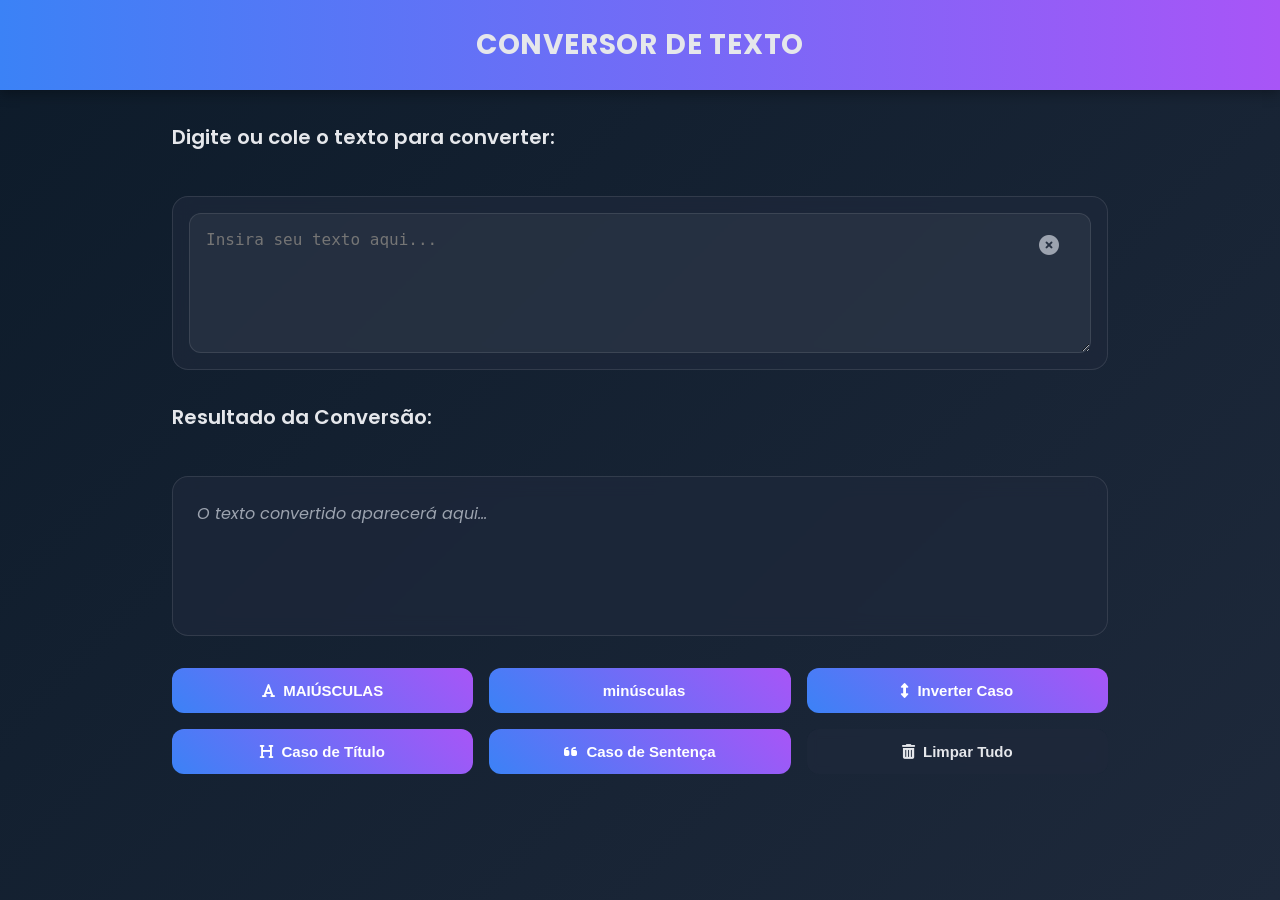
==== index.html @ dcdd9687 "init" ====
<script type="text/javascript">
        var gk_isXlsx = false;
        var gk_xlsxFileLookup = {};
        var gk_fileData = {};
        function filledCell(cell) {
          return cell !== '' && cell != null;
        }
        function loadFileData(filename) {
        if (gk_isXlsx && gk_xlsxFileLookup[filename]) {
            try {
                var workbook = XLSX.read(gk_fileData[filename], { type: 'base64' });
                var firstSheetName = workbook.SheetNames[0];
                var worksheet = workbook.Sheets[firstSheetName];

                // Convert sheet to JSON to filter blank rows
                var jsonData = XLSX.utils.sheet_to_json(worksheet, { header: 1, blankrows: false, defval: '' });
                // Filter out blank rows (rows where all cells are empty, null, or undefined)
                var filteredData = jsonData.filter(row => row.some(filledCell));

                // Heuristic to find the header row by ignoring rows with fewer filled cells than the next row
                var headerRowIndex = filteredData.findIndex((row, index) =>
                  row.filter(filledCell).length >= filteredData[index + 1]?.filter(filledCell).length
                );
                // Fallback
                if (headerRowIndex === -1 || headerRowIndex > 25) {
                  headerRowIndex = 0;
                }

                // Convert filtered JSON back to CSV
                var csv = XLSX.utils.aoa_to_sheet(filteredData.slice(headerRowIndex)); // Create a new sheet from filtered array of arrays
                csv = XLSX.utils.sheet_to_csv(csv, { header: 1 });
                return csv;
            } catch (e) {
                console.error(e);
                return "";
            }
        }
        return gk_fileData[filename] || "";
        }
        </script><!DOCTYPE html>
<html lang="pt">
<head>
    <meta charset="UTF-8">
    <meta name="viewport" content="width=device-width, initial-scale=1.0">
    <title>Conversor de Texto</title>
    <link href="https://fonts.googleapis.com/css2?family=Poppins:wght@400;600;700&display=swap" rel="stylesheet">
    <link href="https://cdnjs.cloudflare.com/ajax/libs/font-awesome/6.4.2/css/all.min.css" rel="stylesheet">
    <style>
        :root {
            --color-dark-bg: #0D1B2A;
            --color-card-bg: rgba(30, 41, 59, 0.7);
            --color-neon-blue: #3B82F6;
            --color-neon-purple: #A855F7;
            --color-text-primary: #E5E7EB;
            --color-text-secondary: #9CA3AF;
            --color-accent: #22D3EE;
            --color-border: rgba(255, 255, 255, 0.1);
        }

        * {
            margin: 0;
            padding: 0;
            box-sizing: border-box;
        }

        body {
            background: linear-gradient(135deg, var(--color-dark-bg), #1E293B);
            font-family: 'Poppins', sans-serif;
            color: var(--color-text-primary);
            min-height: 100vh;
            display: flex;
            flex-direction: column;
            align-items: center;
            overflow-x: hidden;
        }

        header {
            background: linear-gradient(90deg, var(--color-neon-blue), var(--color-neon-purple));
            width: 100%;
            padding: clamp(1rem, 3vw, 1.5rem);
            text-align: center;
            font-size: clamp(1.25rem, 4vw, 1.75rem);
            font-weight: 700;
            box-shadow: 0 4px 12px rgba(0, 0, 0, 0.3);
            text-transform: uppercase;
            letter-spacing: 0.05rem;
        }

        main {
            max-width: 900px;
            width: 100%;
            padding: clamp(1rem, 4vw, 2rem);
            display: flex;
            flex-direction: column;
            gap: clamp(1rem, 3vw, 2rem);
        }

        label {
            font-size: clamp(1rem, 3vw, 1.25rem);
            font-weight: 600;
            margin-bottom: clamp(0.5rem, 2vw, 0.75rem);
            display: block;
        }

        .input-container {
            position: relative;
            background: var(--color-card-bg);
            border-radius: 16px;
            padding: clamp(0.75rem, 2vw, 1rem);
            backdrop-filter: blur(10px);
            border: 1px solid var(--color-border);
        }

        textarea {
            width: 100%;
            min-height: clamp(100px, 20vh, 140px);
            padding: clamp(0.75rem, 2vw, 1rem);
            border: 1px solid var(--color-border);
            border-radius: 12px;
            font-size: clamp(0.875rem, 2.5vw, 1rem);
            color: var(--color-text-primary);
            background: rgba(255, 255, 255, 0.05);
            resize: vertical;
            transition: border-color 0.3s, box-shadow 0.3s;
        }

        textarea:focus {
            outline: none;
            border-color: var(--color-neon-blue);
            box-shadow: 0 0 8px rgba(59, 130, 246, 0.5);
        }

        #clear-input-btn {
            position: absolute;
            top: clamp(1rem, 2vw, 1.5rem);
            right: clamp(1rem, 2vw, 1.5rem);
            background: none;
            border: none;
            color: var(--color-text-secondary);
            font-size: clamp(1rem, 3vw, 1.25rem);
            cursor: pointer;
            transition: color 0.3s;
        }

        #clear-input-btn:hover {
            color: var(--color-accent);
        }

        .buttons {
            display: grid;
            grid-template-columns: repeat(auto-fit, minmax(140px, 1fr));
            gap: clamp(0.5rem, 2vw, 1rem);
        }

        button {
            padding: clamp(0.75rem, 2.5vw, 0.875rem) clamp(1rem, 3vw, 1.5rem);
            border: none;
            border-radius: 12px;
            font-size: clamp(0.875rem, 2.5vw, 0.9375rem);
            font-weight: 600;
            cursor: pointer;
            display: flex;
            align-items: center;
            justify-content: center;
            gap: 0.5rem;
            background: linear-gradient(45deg, var(--color-neon-blue), var(--color-neon-purple));
            color: white;
            transition: transform 0.3s, box-shadow 0.3s;
            touch-action: manipulation;
        }

        button:hover {
            transform: translateY(-3px);
            box-shadow: 0 4px 12px rgba(59, 130, 246, 0.5);
        }

        .text-btn {
            background: var(--color-card-bg);
            color: var(--color-text-primary);
            backdrop-filter: blur(5px);
        }

        .text-btn:hover {
            background: rgba(255, 255, 255, 0.1);
            box-shadow: 0 4px 12px rgba(168, 85, 247, 0.5);
        }

        #output-container {
            background: var(--color-card-bg);
            border-radius: 16px;
            padding: clamp(1rem, 2vw, 1.5rem);
            min-height: clamp(120px, 25vh, 160px);
            border: 1px solid var(--color-border);
            backdrop-filter: blur(10px);
            position: relative;
            transition: box-shadow 0.3s;
        }

        #output-container:hover {
            box-shadow: 0 4px 12px rgba(0, 0, 0, 0.3);
        }

        #output-text {
            font-size: clamp(0.875rem, 2.5vw, 1rem);
            color: var(--color-text-primary);
            word-break: break-word;
        }

        #output-text.placeholder {
            color: var(--color-text-secondary);
            font-style: italic;
        }

        #copy-btn {
            position: absolute;
            bottom: clamp(0.75rem, 2vw, 1rem);
            right: clamp(0.75rem, 2vw, 1rem);
            background: var(--color-card-bg);
            color: var(--color-accent);
            border-radius: 50%;
            width: clamp(36px, 10vw, 40px);
            height: clamp(36px, 10vw, 40px);
            display: none;
            align-items: center;
            justify-content: center;
            transition: background-color 0.3s, box-shadow 0.3s;
        }

        #copy-btn:hover {
            background: rgba(255, 255, 255, 0.1);
            box-shadow: 0 0 8px rgba(34, 211, 238, 0.5);
        }

        #toast {
            position: fixed;
            bottom: clamp(1rem, 5vh, 2rem);
            left: 50%;
            transform: translateX(-50%);
            background: linear-gradient(45deg, var(--color-neon-blue), var(--color-neon-purple));
            color: white;
            padding: clamp(0.5rem, 2vw, 0.75rem) clamp(1rem, 3vw, 1.5rem);
            border-radius: 8px;
            display: none;
            font-size: clamp(0.875rem, 2.5vw, 0.9375rem);
            font-weight: 500;
            box-shadow: 0 4px 12px rgba(0, 0, 0, 0.3);
            align-items: center;
            gap: 0.5rem;
        }

        #toast.show {
            display: flex;
        }

        /* Mobile-first responsive adjustments */
        @media (max-width: 768px) {
            main {
                padding: clamp(0.75rem, 3vw, 1rem);
            }

            header {
                font-size: clamp(1rem, 4vw, 1.5rem);
            }

            .buttons {
                grid-template-columns: repeat(auto-fit, minmax(120px, 1fr));
                gap: 0.5rem;
            }

            button {
                padding: clamp(0.625rem, 2vw, 0.75rem) clamp(0.75rem, 2vw, 1rem);
                font-size: clamp(0.75rem, 2vw, 0.875rem);
            }

            textarea {
                min-height: clamp(80px, 15vh, 100px);
            }

            #output-container {
                min-height: clamp(100px, 20vh, 120px);
            }
        }

        @media (max-width: 480px) {
            .buttons {
                grid-template-columns: 1fr;
            }

            button {
                justify-content: flex-start;
            }

            .input-container, #output-container {
                padding: clamp(0.5rem, 2vw, 0.75rem);
            }

            #clear-input-btn, #copy-btn {
                font-size: clamp(0.875rem, 3vw, 1rem);
                width: clamp(32px, 8vw, 36px);
                height: clamp(32px, 8vw, 36px);
            }
        }

        @media (min-width: 1200px) {
            main {
                max-width: 1000px;
            }

            .buttons {
                grid-template-columns: repeat(3, 1fr);
            }
        }
    </style>
</head>
<body>
    <header>Conversor de Texto</header>
    <main>
        <label>Digite ou cole o texto para converter:</label>
        <div class="input-container">
            <textarea id="input-text" placeholder="Insira seu texto aqui..."></textarea>
            <button id="clear-input-btn" onclick="clearInputAndResult()">
                <i class="fas fa-times-circle"></i>
            </button>
        </div>

        <label>Resultado da Conversão:</label>
        <div id="output-container">
            <p id="output-text" class="placeholder">O texto convertido aparecerá aqui...</p>
            <button id="copy-btn" onclick="copyResult()">
                <i class="fas fa-copy"></i>
            </button>
        </div>

        <div class="buttons">
            <button class="elevated-btn" onclick="toUpperCase()">
                <i class="fas fa-font"></i>
                <span>MAIÚSCULAS</span>
            </button>
            <button class="elevated-btn" onclick="toLowerCase()">
                <i class="fas fa-text-size"></i>
                <span>minúsculas</span>
            </button>
            <button class="elevated-btn" onclick="invertCase()">
                <i class="fas fa-arrows-alt-v"></i>
                <span>Inverter Caso</span>
            </button>
            <button class="elevated-btn" onclick="titleCase()">
                <i class="fas fa-heading"></i>
                <span>Caso de Título</span>
            </button>
            <button class="elevated-btn" onclick="sentenceCase()">
                <i class="fas fa-quote-left"></i>
                <span>Caso de Sentença</span>
            </button>
            <button class="text-btn" onclick="clearInputAndResult()">
                <i class="fas fa-trash-alt"></i>
                <span>Limpar Tudo</span>
            </button>
        </div>
    </main>

    <div id="toast">
        <i class="fas fa-check-circle"></i>
        <span>Texto copiado para a área de transferência!</span>
    </div>

    <script>
        const inputText = document.getElementById('input-text');
        const outputText = document.getElementById('output-text');
        const clearInputBtn = document.getElementById('clear-input-btn');
        const copyBtn = document.getElementById('copy-btn');
        const toast = document.getElementById('toast');

        inputText.addEventListener('input', updateInput);

        function updateInput() {
            const input = inputText.value;
            const output = performAutoConversion(input);
            setOutput(output);
            clearInputBtn.style.display = input ? 'block' : 'none';
        }

        function performAutoConversion(input) {
            if (!input) return '';

            let upperCount = 0;
            let lowerCount = 0;

            for (let char of input) {
                if (char === char.toUpperCase() && char !== char.toLowerCase()) {
                    upperCount++;
                } else if (char === char.toLowerCase() && char !== char.toUpperCase()) {
                    lowerCount++;
                }
            }

            if (upperCount > lowerCount) {
                return input.toLowerCase();
            } else {
                return input.toUpperCase();
            }
        }

        function setOutput(text) {
            if (text) {
                outputText.textContent = text;
                outputText.classList.remove('placeholder');
                copyBtn.style.display = 'block';
            } else {
                outputText.textContent = 'O texto convertido aparecerá aqui...';
                outputText.classList.add('placeholder');
                copyBtn.style.display = 'none';
            }
        }

        function getInput() {
            return inputText.value;
        }

        function toUpperCase() {
            setOutput(getInput().toUpperCase());
        }

        function toLowerCase() {
            setOutput(getInput().toLowerCase());
        }

        function invertCase() {
            const input = getInput();
            const output = input.split('').map(char => {
                if (char === char.toUpperCase()) {
                    return char.toLowerCase();
                } else {
                    return char.toUpperCase();
                }
            }).join('');
            setOutput(output);
        }

        function titleCase() {
            const input = getInput();
            const output = input.split(' ').map(word => {
                if (!word) return '';
                return word[0].toUpperCase() + word.slice(1).toLowerCase();
            }).join(' ');
            setOutput(output);
        }

        function sentenceCase() {
            const input = getInput();
            const output = input.toLowerCase().replace(/(^\w|\.\s+\w)/g, match => match.toUpperCase());
            setOutput(output);
        }

        function clearInputAndResult() {
            inputText.value = '';
            setOutput('');
            clearInputBtn.style.display = 'none';
        }

        async function copyResult() {
            const text = outputText.textContent;
            if (text && !outputText.classList.contains('placeholder')) {
                try {
                    await navigator.clipboard.writeText(text);
                    showToast();
                } catch (err) {
                    console.error('Falha ao copiar: ', err);
                }
            }
        }

        function showToast() {
            toast.classList.add('show');
            setTimeout(() => {
                toast.classList.remove('show');
            }, 3000);
        }
    </script>
</body>
</html>
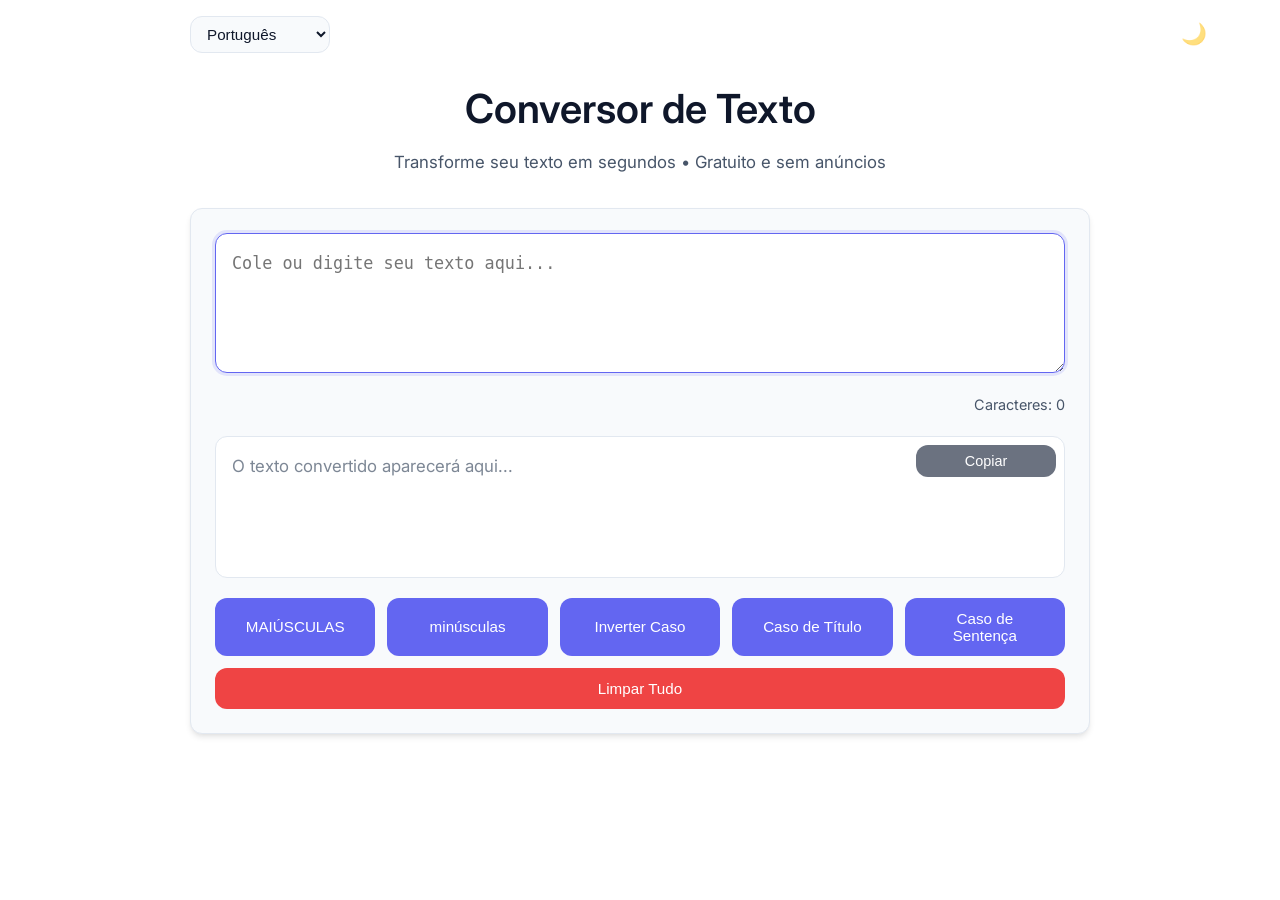
==== commit 1b74fe16: "Atualização" ====
--- a/index.html
+++ b/index.html
@@ -1,481 +1,561 @@
-<script type="text/javascript">
-        var gk_isXlsx = false;
-        var gk_xlsxFileLookup = {};
-        var gk_fileData = {};
-        function filledCell(cell) {
-          return cell !== '' && cell != null;
-        }
-        function loadFileData(filename) {
-        if (gk_isXlsx && gk_xlsxFileLookup[filename]) {
-            try {
-                var workbook = XLSX.read(gk_fileData[filename], { type: 'base64' });
-                var firstSheetName = workbook.SheetNames[0];
-                var worksheet = workbook.Sheets[firstSheetName];
-
-                // Convert sheet to JSON to filter blank rows
-                var jsonData = XLSX.utils.sheet_to_json(worksheet, { header: 1, blankrows: false, defval: '' });
-                // Filter out blank rows (rows where all cells are empty, null, or undefined)
-                var filteredData = jsonData.filter(row => row.some(filledCell));
-
-                // Heuristic to find the header row by ignoring rows with fewer filled cells than the next row
-                var headerRowIndex = filteredData.findIndex((row, index) =>
-                  row.filter(filledCell).length >= filteredData[index + 1]?.filter(filledCell).length
-                );
-                // Fallback
-                if (headerRowIndex === -1 || headerRowIndex > 25) {
-                  headerRowIndex = 0;
-                }
-
-                // Convert filtered JSON back to CSV
-                var csv = XLSX.utils.aoa_to_sheet(filteredData.slice(headerRowIndex)); // Create a new sheet from filtered array of arrays
-                csv = XLSX.utils.sheet_to_csv(csv, { header: 1 });
-                return csv;
-            } catch (e) {
-                console.error(e);
-                return "";
-            }
-        }
-        return gk_fileData[filename] || "";
-        }
-        </script><!DOCTYPE html>
-<html lang="pt">
-<head>
-    <meta charset="UTF-8">
-    <meta name="viewport" content="width=device-width, initial-scale=1.0">
-    <title>Conversor de Texto</title>
-    <link href="https://fonts.googleapis.com/css2?family=Poppins:wght@400;600;700&display=swap" rel="stylesheet">
-    <link href="https://cdnjs.cloudflare.com/ajax/libs/font-awesome/6.4.2/css/all.min.css" rel="stylesheet">
-    <style>
-        :root {
-            --color-dark-bg: #0D1B2A;
-            --color-card-bg: rgba(30, 41, 59, 0.7);
-            --color-neon-blue: #3B82F6;
-            --color-neon-purple: #A855F7;
-            --color-text-primary: #E5E7EB;
-            --color-text-secondary: #9CA3AF;
-            --color-accent: #22D3EE;
-            --color-border: rgba(255, 255, 255, 0.1);
-        }
-
-        * {
-            margin: 0;
-            padding: 0;
-            box-sizing: border-box;
-        }
-
-        body {
-            background: linear-gradient(135deg, var(--color-dark-bg), #1E293B);
-            font-family: 'Poppins', sans-serif;
-            color: var(--color-text-primary);
-            min-height: 100vh;
-            display: flex;
-            flex-direction: column;
-            align-items: center;
-            overflow-x: hidden;
-        }
-
-        header {
-            background: linear-gradient(90deg, var(--color-neon-blue), var(--color-neon-purple));
-            width: 100%;
-            padding: clamp(1rem, 3vw, 1.5rem);
-            text-align: center;
-            font-size: clamp(1.25rem, 4vw, 1.75rem);
-            font-weight: 700;
-            box-shadow: 0 4px 12px rgba(0, 0, 0, 0.3);
-            text-transform: uppercase;
-            letter-spacing: 0.05rem;
-        }
-
-        main {
-            max-width: 900px;
-            width: 100%;
-            padding: clamp(1rem, 4vw, 2rem);
-            display: flex;
-            flex-direction: column;
-            gap: clamp(1rem, 3vw, 2rem);
-        }
-
-        label {
-            font-size: clamp(1rem, 3vw, 1.25rem);
-            font-weight: 600;
-            margin-bottom: clamp(0.5rem, 2vw, 0.75rem);
-            display: block;
-        }
-
-        .input-container {
-            position: relative;
-            background: var(--color-card-bg);
-            border-radius: 16px;
-            padding: clamp(0.75rem, 2vw, 1rem);
-            backdrop-filter: blur(10px);
-            border: 1px solid var(--color-border);
-        }
-
-        textarea {
-            width: 100%;
-            min-height: clamp(100px, 20vh, 140px);
-            padding: clamp(0.75rem, 2vw, 1rem);
-            border: 1px solid var(--color-border);
-            border-radius: 12px;
-            font-size: clamp(0.875rem, 2.5vw, 1rem);
-            color: var(--color-text-primary);
-            background: rgba(255, 255, 255, 0.05);
-            resize: vertical;
-            transition: border-color 0.3s, box-shadow 0.3s;
-        }
-
-        textarea:focus {
-            outline: none;
-            border-color: var(--color-neon-blue);
-            box-shadow: 0 0 8px rgba(59, 130, 246, 0.5);
-        }
-
-        #clear-input-btn {
-            position: absolute;
-            top: clamp(1rem, 2vw, 1.5rem);
-            right: clamp(1rem, 2vw, 1.5rem);
-            background: none;
-            border: none;
-            color: var(--color-text-secondary);
-            font-size: clamp(1rem, 3vw, 1.25rem);
-            cursor: pointer;
-            transition: color 0.3s;
-        }
-
-        #clear-input-btn:hover {
-            color: var(--color-accent);
-        }
-
-        .buttons {
-            display: grid;
-            grid-template-columns: repeat(auto-fit, minmax(140px, 1fr));
-            gap: clamp(0.5rem, 2vw, 1rem);
-        }
-
-        button {
-            padding: clamp(0.75rem, 2.5vw, 0.875rem) clamp(1rem, 3vw, 1.5rem);
-            border: none;
-            border-radius: 12px;
-            font-size: clamp(0.875rem, 2.5vw, 0.9375rem);
-            font-weight: 600;
-            cursor: pointer;
-            display: flex;
-            align-items: center;
-            justify-content: center;
-            gap: 0.5rem;
-            background: linear-gradient(45deg, var(--color-neon-blue), var(--color-neon-purple));
-            color: white;
-            transition: transform 0.3s, box-shadow 0.3s;
-            touch-action: manipulation;
-        }
-
-        button:hover {
-            transform: translateY(-3px);
-            box-shadow: 0 4px 12px rgba(59, 130, 246, 0.5);
-        }
-
-        .text-btn {
-            background: var(--color-card-bg);
-            color: var(--color-text-primary);
-            backdrop-filter: blur(5px);
-        }
-
-        .text-btn:hover {
-            background: rgba(255, 255, 255, 0.1);
-            box-shadow: 0 4px 12px rgba(168, 85, 247, 0.5);
-        }
-
-        #output-container {
-            background: var(--color-card-bg);
-            border-radius: 16px;
-            padding: clamp(1rem, 2vw, 1.5rem);
-            min-height: clamp(120px, 25vh, 160px);
-            border: 1px solid var(--color-border);
-            backdrop-filter: blur(10px);
-            position: relative;
-            transition: box-shadow 0.3s;
-        }
-
-        #output-container:hover {
-            box-shadow: 0 4px 12px rgba(0, 0, 0, 0.3);
-        }
-
-        #output-text {
-            font-size: clamp(0.875rem, 2.5vw, 1rem);
-            color: var(--color-text-primary);
-            word-break: break-word;
-        }
-
-        #output-text.placeholder {
-            color: var(--color-text-secondary);
-            font-style: italic;
-        }
-
-        #copy-btn {
-            position: absolute;
-            bottom: clamp(0.75rem, 2vw, 1rem);
-            right: clamp(0.75rem, 2vw, 1rem);
-            background: var(--color-card-bg);
-            color: var(--color-accent);
-            border-radius: 50%;
-            width: clamp(36px, 10vw, 40px);
-            height: clamp(36px, 10vw, 40px);
-            display: none;
-            align-items: center;
-            justify-content: center;
-            transition: background-color 0.3s, box-shadow 0.3s;
-        }
-
-        #copy-btn:hover {
-            background: rgba(255, 255, 255, 0.1);
-            box-shadow: 0 0 8px rgba(34, 211, 238, 0.5);
-        }
-
-        #toast {
-            position: fixed;
-            bottom: clamp(1rem, 5vh, 2rem);
-            left: 50%;
-            transform: translateX(-50%);
-            background: linear-gradient(45deg, var(--color-neon-blue), var(--color-neon-purple));
-            color: white;
-            padding: clamp(0.5rem, 2vw, 0.75rem) clamp(1rem, 3vw, 1.5rem);
-            border-radius: 8px;
-            display: none;
-            font-size: clamp(0.875rem, 2.5vw, 0.9375rem);
-            font-weight: 500;
-            box-shadow: 0 4px 12px rgba(0, 0, 0, 0.3);
-            align-items: center;
-            gap: 0.5rem;
-        }
-
-        #toast.show {
-            display: flex;
-        }
-
-        /* Mobile-first responsive adjustments */
-        @media (max-width: 768px) {
-            main {
-                padding: clamp(0.75rem, 3vw, 1rem);
-            }
-
-            header {
-                font-size: clamp(1rem, 4vw, 1.5rem);
-            }
-
-            .buttons {
-                grid-template-columns: repeat(auto-fit, minmax(120px, 1fr));
-                gap: 0.5rem;
-            }
-
-            button {
-                padding: clamp(0.625rem, 2vw, 0.75rem) clamp(0.75rem, 2vw, 1rem);
-                font-size: clamp(0.75rem, 2vw, 0.875rem);
-            }
-
-            textarea {
-                min-height: clamp(80px, 15vh, 100px);
-            }
-
-            #output-container {
-                min-height: clamp(100px, 20vh, 120px);
-            }
-        }
-
-        @media (max-width: 480px) {
-            .buttons {
-                grid-template-columns: 1fr;
-            }
-
-            button {
-                justify-content: flex-start;
-            }
-
-            .input-container, #output-container {
-                padding: clamp(0.5rem, 2vw, 0.75rem);
-            }
-
-            #clear-input-btn, #copy-btn {
-                font-size: clamp(0.875rem, 3vw, 1rem);
-                width: clamp(32px, 8vw, 36px);
-                height: clamp(32px, 8vw, 36px);
-            }
-        }
-
-        @media (min-width: 1200px) {
-            main {
-                max-width: 1000px;
-            }
-
-            .buttons {
-                grid-template-columns: repeat(3, 1fr);
-            }
-        }
-    </style>
-</head>
-<body>
-    <header>Conversor de Texto</header>
-    <main>
-        <label>Digite ou cole o texto para converter:</label>
-        <div class="input-container">
-            <textarea id="input-text" placeholder="Insira seu texto aqui..."></textarea>
-            <button id="clear-input-btn" onclick="clearInputAndResult()">
-                <i class="fas fa-times-circle"></i>
-            </button>
-        </div>
-
-        <label>Resultado da Conversão:</label>
-        <div id="output-container">
-            <p id="output-text" class="placeholder">O texto convertido aparecerá aqui...</p>
-            <button id="copy-btn" onclick="copyResult()">
-                <i class="fas fa-copy"></i>
-            </button>
-        </div>
-
-        <div class="buttons">
-            <button class="elevated-btn" onclick="toUpperCase()">
-                <i class="fas fa-font"></i>
-                <span>MAIÚSCULAS</span>
-            </button>
-            <button class="elevated-btn" onclick="toLowerCase()">
-                <i class="fas fa-text-size"></i>
-                <span>minúsculas</span>
-            </button>
-            <button class="elevated-btn" onclick="invertCase()">
-                <i class="fas fa-arrows-alt-v"></i>
-                <span>Inverter Caso</span>
-            </button>
-            <button class="elevated-btn" onclick="titleCase()">
-                <i class="fas fa-heading"></i>
-                <span>Caso de Título</span>
-            </button>
-            <button class="elevated-btn" onclick="sentenceCase()">
-                <i class="fas fa-quote-left"></i>
-                <span>Caso de Sentença</span>
-            </button>
-            <button class="text-btn" onclick="clearInputAndResult()">
-                <i class="fas fa-trash-alt"></i>
-                <span>Limpar Tudo</span>
-            </button>
-        </div>
-    </main>
-
-    <div id="toast">
-        <i class="fas fa-check-circle"></i>
-        <span>Texto copiado para a área de transferência!</span>
-    </div>
-
-    <script>
-        const inputText = document.getElementById('input-text');
-        const outputText = document.getElementById('output-text');
-        const clearInputBtn = document.getElementById('clear-input-btn');
-        const copyBtn = document.getElementById('copy-btn');
-        const toast = document.getElementById('toast');
-
-        inputText.addEventListener('input', updateInput);
-
-        function updateInput() {
-            const input = inputText.value;
-            const output = performAutoConversion(input);
-            setOutput(output);
-            clearInputBtn.style.display = input ? 'block' : 'none';
-        }
-
-        function performAutoConversion(input) {
-            if (!input) return '';
-
-            let upperCount = 0;
-            let lowerCount = 0;
-
-            for (let char of input) {
-                if (char === char.toUpperCase() && char !== char.toLowerCase()) {
-                    upperCount++;
-                } else if (char === char.toLowerCase() && char !== char.toUpperCase()) {
-                    lowerCount++;
-                }
-            }
-
-            if (upperCount > lowerCount) {
-                return input.toLowerCase();
-            } else {
-                return input.toUpperCase();
-            }
-        }
-
-        function setOutput(text) {
-            if (text) {
-                outputText.textContent = text;
-                outputText.classList.remove('placeholder');
-                copyBtn.style.display = 'block';
-            } else {
-                outputText.textContent = 'O texto convertido aparecerá aqui...';
-                outputText.classList.add('placeholder');
-                copyBtn.style.display = 'none';
-            }
-        }
-
-        function getInput() {
-            return inputText.value;
-        }
-
-        function toUpperCase() {
-            setOutput(getInput().toUpperCase());
-        }
-
-        function toLowerCase() {
-            setOutput(getInput().toLowerCase());
-        }
-
-        function invertCase() {
-            const input = getInput();
-            const output = input.split('').map(char => {
-                if (char === char.toUpperCase()) {
-                    return char.toLowerCase();
-                } else {
-                    return char.toUpperCase();
-                }
-            }).join('');
-            setOutput(output);
-        }
-
-        function titleCase() {
-            const input = getInput();
-            const output = input.split(' ').map(word => {
-                if (!word) return '';
-                return word[0].toUpperCase() + word.slice(1).toLowerCase();
-            }).join(' ');
-            setOutput(output);
-        }
-
-        function sentenceCase() {
-            const input = getInput();
-            const output = input.toLowerCase().replace(/(^\w|\.\s+\w)/g, match => match.toUpperCase());
-            setOutput(output);
-        }
-
-        function clearInputAndResult() {
-            inputText.value = '';
-            setOutput('');
-            clearInputBtn.style.display = 'none';
-        }
-
-        async function copyResult() {
-            const text = outputText.textContent;
-            if (text && !outputText.classList.contains('placeholder')) {
-                try {
-                    await navigator.clipboard.writeText(text);
-                    showToast();
-                } catch (err) {
-                    console.error('Falha ao copiar: ', err);
-                }
-            }
-        }
-
-        function showToast() {
-            toast.classList.add('show');
-            setTimeout(() => {
-                toast.classList.remove('show');
-            }, 3000);
-        }
-    </script>
-</body>
+<!DOCTYPE html>
+<html lang="pt-BR" data-theme="light" data-lang="pt">
+<head>
+  <meta charset="UTF-8" />
+  <meta name="viewport" content="width=device-width, initial-scale=1.0"/>
+  <title>Conversor de Texto - Transforme seu texto rapidamente</title>
+  <meta name="description" content="Converta texto para maiúsculas, minúsculas, title case, sentence case, inverter caso e mais. Gratuito e sem anúncios."/>
+  
+  <link rel="preconnect" href="https://fonts.googleapis.com">
+  <link rel="preconnect" href="https://fonts.gstatic.com" crossorigin>
+  <link href="https://fonts.googleapis.com/css2?family=Inter:wght@300;400;500;600&display=swap" rel="stylesheet">
+
+  <style>
+    :root {
+      --bg: #ffffff;
+      --text: #0f172a;
+      --text-secondary: #475569;
+      --primary: #6366f1;
+      --primary-hover: #4f46e5;
+      --border: #e2e8f0;
+      --card: #f8fafc;
+      --radius: 12px;
+      --shadow-sm: 0 4px 6px -1px rgba(0,0,0,0.1), 0 2px 4px -2px rgba(0,0,0,0.05);
+    }
+
+    [data-theme="dark"] {
+      --bg: #0a0a0a;
+      --text: #f0f0f0;
+      --text-secondary: #a0a0a0;
+      --primary: #818cf8;
+      --primary-hover: #6366f1;
+      --border: #2a2a2a;
+      --card: #1a1a1a;
+    }
+
+    * {
+      margin: 0;
+      padding: 0;
+      box-sizing: border-box;
+    }
+
+    body {
+      font-family: 'Inter', system-ui, sans-serif;
+      background: var(--bg);
+      color: var(--text);
+      min-height: 100vh;
+      padding: 1rem;
+      line-height: 1.6;
+      transition: background 0.3s, color 0.3s;
+    }
+
+    .container {
+      max-width: 900px;
+      margin: 0 auto;
+      width: 100%;
+    }
+
+    .top-controls {
+      display: flex;
+      justify-content: flex-start;
+      align-items: center;
+      margin-bottom: 1.5rem;
+      gap: 1rem;
+    }
+
+    .lang-select {
+      background: var(--card);
+      border: 1px solid var(--border);
+      border-radius: var(--radius);
+      padding: 0.5rem 0.75rem;
+      font-size: 0.95rem;
+      cursor: pointer;
+      color: var(--text);
+      min-width: 140px;
+    }
+
+    .theme-toggle {
+      position: fixed;
+      top: 1rem;
+      right: 1rem;
+      z-index: 1000;
+      background: transparent;   /* Sem fundo */
+      border: none;              /* Sem borda */
+      width: 36px;
+      height: 36px;
+      display: flex;
+      align-items: center;
+      justify-content: center;
+      font-size: 1.3rem;         /* Emoji um pouco maior para visibilidade */
+      cursor: pointer;
+      color: var(--text-secondary);
+      opacity: 0.6;              /* Mais discreto (opacidade reduzida) */
+      transition: opacity 0.2s ease, transform 0.2s ease;
+      box-shadow: none;          /* Sem sombra */
+    }
+
+    .theme-toggle:hover {
+      opacity: 1;                /* Fica mais visível no hover */
+      transform: scale(1.1);
+    }
+
+    header {
+      text-align: center;
+      margin-bottom: 2rem;
+    }
+
+    h1 {
+      font-size: clamp(1.5rem, 6vw, 2.5rem);
+      font-weight: 600;
+      margin-bottom: 0.5rem;
+    }
+
+    .subtitle {
+      color: var(--text-secondary);
+      font-size: clamp(0.9rem, 3.5vw, 1.05rem);
+    }
+
+    .editor {
+      display: grid;
+      gap: 1.25rem;
+      background: var(--card);
+      border: 1px solid var(--border);
+      border-radius: var(--radius);
+      padding: 1.5rem;
+      box-shadow: var(--shadow-sm);
+    }
+
+    textarea {
+      width: 100%;
+      min-height: 140px;
+      padding: 1rem;
+      font-size: clamp(0.95rem, 3.5vw, 1.05rem);
+      line-height: 1.6;
+      border: 1px solid var(--border);
+      border-radius: var(--radius);
+      background: var(--bg);
+      color: var(--text);
+      resize: vertical;
+      transition: border-color 0.2s;
+    }
+
+    textarea:focus {
+      outline: none;
+      border-color: var(--primary);
+      box-shadow: 0 0 0 3px rgba(99, 102, 241, 0.15);
+    }
+
+    .char-count {
+      text-align: right;
+      color: var(--text-secondary);
+      font-size: 0.9rem;
+    }
+
+    .output-wrapper {
+      position: relative;
+      border: 1px solid var(--border);
+      border-radius: var(--radius);
+      background: var(--bg);
+    }
+
+    .output {
+      min-height: 140px;
+      padding: 1rem 3.5rem 1rem 1rem;
+      white-space: pre-wrap;
+      word-wrap: break-word;
+      font-size: clamp(0.95rem, 3.5vw, 1.05rem);
+    }
+
+    .output:empty::before {
+      content: attr(data-placeholder);
+      color: var(--text-secondary);
+      opacity: 0.7;
+    }
+
+    .copy-btn {
+      position: absolute;
+      top: 0.5rem;
+      right: 0.5rem;
+      padding: 0.5rem 0.9rem;
+      font-size: 0.9rem;
+      background: #10b981;
+      color: white;
+      border: none;
+      border-radius: var(--radius);
+      cursor: pointer;
+      transition: all 0.2s ease;
+    }
+
+    .copy-btn:hover {
+      background: #059669;
+      transform: translateY(-1px);
+      box-shadow: 0 6px 12px rgba(16, 185, 129, 0.2);
+    }
+
+    .copy-btn.disabled {
+      background: #6b7280;
+      cursor: not-allowed;
+    }
+
+    .toolbar {
+      display: flex;
+      flex-wrap: wrap;
+      gap: 0.75rem;
+      justify-content: center;
+    }
+
+    button {
+      padding: 0.75rem 1.4rem;
+      font-size: clamp(0.9rem, 3.5vw, 0.95rem);
+      font-weight: 500;
+      border: none;
+      border-radius: var(--radius);
+      cursor: pointer;
+      transition: all 0.2s ease;
+      background: var(--primary);
+      color: white;
+      flex: 1;
+      min-width: 140px;
+    }
+
+    button:hover {
+      background: var(--primary-hover);
+      transform: translateY(-1px);
+      box-shadow: 0 6px 12px rgba(99, 102, 241, 0.2);
+    }
+
+    button.clear {
+      background: #ef4444;
+    }
+
+    button.clear:hover {
+      background: #dc2626;
+    }
+
+    .toast {
+      position: fixed;
+      top: 50%;
+      left: 50%;
+      transform: translate(-50%, -50%) scale(0.8);
+      background: #1e1e1e;
+      color: white;
+      padding: 1rem 2rem;
+      border-radius: var(--radius);
+      box-shadow: 0 10px 25px rgba(0,0,0,0.25);
+      opacity: 0;
+      transition: opacity 0.4s ease, transform 0.4s ease;
+      z-index: 100;
+      display: flex;
+      align-items: center;
+      gap: 0.75rem;
+      font-size: clamp(1rem, 4vw, 1.1rem);
+      max-width: 90%;
+      text-align: center;
+    }
+
+    .toast.show {
+      opacity: 1;
+      transform: translate(-50%, -50%) scale(1);
+      animation: bounceIn 0.6s ease-out;
+    }
+
+    @keyframes bounceIn {
+      0% { opacity: 0; transform: translate(-50%, -50%) scale(0.3); }
+      50% { opacity: 1; transform: translate(-50%, -50%) scale(1.1); }
+      70% { transform: translate(-50%, -50%) scale(0.9); }
+      100% { transform: translate(-50%, -50%) scale(1); }
+    }
+
+    .toast::before {
+      content: "✅";
+      font-size: 1.5rem;
+      animation: spin 0.5s ease-in-out;
+    }
+
+    @keyframes spin {
+      0% { transform: rotate(0deg); }
+      100% { transform: rotate(360deg); }
+    }
+
+    @media (max-width: 600px) {
+      .top-controls {
+        flex-direction: column;
+        align-items: stretch;
+        gap: 0.75rem;
+      }
+      .theme-toggle {
+        top: 1rem;
+        right: 1rem;
+        width: 40px;
+        height: 40px;
+        font-size: 1.4rem;
+        opacity: 0.7;
+      }
+      .editor { padding: 1.25rem; gap: 1rem; }
+      .toolbar { flex-direction: column; }
+      button { min-width: auto; }
+      .output { padding-right: 3rem; min-height: 120px; }
+      .copy-btn { padding: 0.4rem 0.8rem; font-size: 0.85rem; top: 0.6rem; right: 0.6rem; }
+      .char-count { font-size: 0.85rem; }
+      header { margin-bottom: 1.5rem; }
+    }
+
+    @media (max-width: 480px) {
+      body { padding: 0.75rem; }
+      .editor { padding: 1rem; }
+      textarea, .output { min-height: 110px; }
+      .copy-btn { padding: 0.35rem 0.7rem; font-size: 0.8rem; }
+    }
+  </style>
+</head>
+<body>
+
+  <div class="container">
+    <div class="top-controls">
+      <select class="lang-select" id="lang-select">
+        <option value="pt">Português</option>
+        <option value="en">English</option>
+        <option value="es">Español</option>
+        <option value="fr">Français</option>
+      </select>
+    </div>
+
+    <header>
+      <h1 data-i18n="title">Conversor de Texto</h1>
+      <p class="subtitle" data-i18n="subtitle">Transforme seu texto em segundos • Gratuito e sem anúncios</p>
+    </header>
+
+    <div class="editor">
+      <textarea id="input" data-i18n-placeholder="inputPlaceholder" placeholder="Cole ou digite seu texto aqui..." autofocus></textarea>
+      <p class="char-count" id="char-count" data-i18n="charCount">Caracteres: 0</p>
+      
+      <div class="output-wrapper">
+        <div class="output" id="output" data-placeholder data-i18n-placeholder="outputPlaceholder"></div>
+        <button data-action="copy" class="copy-btn" data-i18n="copy">Copiar</button>
+      </div>
+
+      <div class="toolbar">
+        <button data-action="upper" data-i18n="upper">MAIÚSCULAS</button>
+        <button data-action="lower" data-i18n="lower">minúsculas</button>
+        <button data-action="invert" data-i18n="invert">Inverter Caso</button>
+        <button data-action="title" data-i18n="titleCase">Caso de Título</button>
+        <button data-action="sentence" data-i18n="sentence">Caso de Sentença</button>
+        <button data-action="clear" class="clear" data-i18n="clear">Limpar Tudo</button>
+      </div>
+    </div>
+  </div>
+
+  <button class="theme-toggle" aria-label="Alternar tema">🌙</button>
+
+  <div class="toast" id="toast" data-i18n="toast">Texto copiado para a área de transferência!</div>
+
+  <script>
+    const translations = {
+      pt: {
+        title: 'Conversor de Texto',
+        subtitle: 'Transforme seu texto em segundos • Gratuito e sem anúncios',
+        inputPlaceholder: 'Cole ou digite seu texto aqui...',
+        outputPlaceholder: 'O texto convertido aparecerá aqui...',
+        charCount: 'Caracteres: {count}',
+        upper: 'MAIÚSCULAS',
+        lower: 'minúsculas',
+        invert: 'Inverter Caso',
+        titleCase: 'Caso de Título',
+        sentence: 'Caso de Sentença',
+        clear: 'Limpar Tudo',
+        copy: 'Copiar',
+        toast: 'Texto copiado para a área de transferência!'
+      },
+      en: {
+        title: 'Text Converter',
+        subtitle: 'Transform your text in seconds • Free and ad-free',
+        inputPlaceholder: 'Paste or type your text here...',
+        outputPlaceholder: 'The converted text will appear here...',
+        charCount: 'Characters: {count}',
+        upper: 'UPPERCASE',
+        lower: 'lowercase',
+        invert: 'Invert Case',
+        titleCase: 'Title Case',
+        sentence: 'Sentence Case',
+        clear: 'Clear All',
+        copy: 'Copy',
+        toast: 'Text copied to clipboard!'
+      },
+      es: {
+        title: 'Convertidor de Texto',
+        subtitle: 'Transforma tu texto en segundos • Gratuito y sin anuncios',
+        inputPlaceholder: 'Pega o escribe tu texto aquí...',
+        outputPlaceholder: 'El texto convertido aparecerá aquí...',
+        charCount: 'Caracteres: {count}',
+        upper: 'MAYÚSCULAS',
+        lower: 'minúsculas',
+        invert: 'Invertir Caso',
+        titleCase: 'Caso de Título',
+        sentence: 'Caso de Oración',
+        clear: 'Limpiar Todo',
+        copy: 'Copiar',
+        toast: 'Texto copiado al portapapeles!'
+      },
+      fr: {
+        title: 'Convertisseur de Texte',
+        subtitle: 'Transformez votre texte en secondes • Gratuit et sans publicité',
+        inputPlaceholder: 'Collez ou tapez votre texte ici...',
+        outputPlaceholder: 'Le texte converti apparaîtra ici...',
+        charCount: 'Caractères: {count}',
+        upper: 'MAJUSCULES',
+        lower: 'minuscules',
+        invert: 'Inverser la Casse',
+        titleCase: 'Casse de Titre',
+        sentence: 'Casse de Phrase',
+        clear: 'Effacer Tout',
+        copy: 'Copier',
+        toast: 'Texte copié dans le presse-papiers!'
+      }
+    };
+
+    const input = document.getElementById('input');
+    const output = document.getElementById('output');
+    const charCount = document.getElementById('char-count');
+    const toast = document.getElementById('toast');
+    const themeToggle = document.querySelector('.theme-toggle');
+    const copyBtn = document.querySelector('.copy-btn');
+    const langSelect = document.getElementById('lang-select');
+
+    function updateLanguage(lang) {
+      document.documentElement.setAttribute('data-lang', lang);
+      document.documentElement.lang = lang === 'pt' ? 'pt-BR' : lang;
+      const trans = translations[lang];
+      
+      document.querySelectorAll('[data-i18n]').forEach(el => {
+        const key = el.dataset.i18n;
+        el.textContent = trans[key];
+      });
+
+      document.querySelectorAll('[data-i18n-placeholder]').forEach(el => {
+        const key = el.dataset.i18nPlaceholder;
+        el.placeholder = trans[key];
+        if (el.tagName === 'DIV') el.setAttribute('data-placeholder', trans[key]);
+      });
+
+      const count = input.value.length;
+      charCount.textContent = trans.charCount.replace('{count}', count);
+
+      toast.textContent = trans.toast;
+
+      output.setAttribute('data-placeholder', trans.outputPlaceholder);
+    }
+
+    const savedLang = localStorage.getItem('lang') || 'pt';
+    langSelect.value = savedLang;
+    updateLanguage(savedLang);
+
+    langSelect.addEventListener('change', (e) => {
+      const lang = e.target.value;
+      localStorage.setItem('lang', lang);
+      updateLanguage(lang);
+    });
+
+    if (localStorage.getItem('theme') === 'dark' || 
+        (!localStorage.getItem('theme') && window.matchMedia('(prefers-color-scheme: dark)').matches)) {
+      document.documentElement.setAttribute('data-theme', 'dark');
+      themeToggle.textContent = '☀️';
+    }
+
+    themeToggle.addEventListener('click', () => {
+      const current = document.documentElement.getAttribute('data-theme');
+      const next = current === 'dark' ? 'light' : 'dark';
+      document.documentElement.setAttribute('data-theme', next);
+      themeToggle.textContent = next === 'dark' ? '☀️' : '🌙';
+      localStorage.setItem('theme', next);
+    });
+
+    const conversions = {
+      upper: text => text.toUpperCase(),
+      lower: text => text.toLowerCase(),
+      invert: text => text.split('').map(c => 
+        c === c.toUpperCase() ? c.toLowerCase() : c.toUpperCase()).join(''),
+      title: text => text.toLowerCase().replace(/(^|\s)\S/g, l => l.toUpperCase()),
+      sentence: text => {
+        const lower = text.toLowerCase();
+        return lower.charAt(0).toUpperCase() + lower.slice(1);
+      }
+    };
+
+    function autoConvert() {
+      const text = input.value.trim();
+      if (!text) {
+        output.textContent = '';
+        updateCopyBtn();
+        return;
+      }
+
+      if (text === text.toUpperCase()) {
+        output.textContent = text.toLowerCase();
+      } else if (text === text.toLowerCase()) {
+        output.textContent = text.toUpperCase();
+      } else {
+        output.textContent = conversions.invert(text);
+      }
+      updateCopyBtn();
+    }
+
+    function updateCopyBtn() {
+      if (output.textContent.trim()) {
+        copyBtn.classList.remove('disabled');
+      } else {
+        copyBtn.classList.add('disabled');
+      }
+    }
+
+    input.addEventListener('input', () => {
+      const lang = document.documentElement.getAttribute('data-lang');
+      const trans = translations[lang];
+      charCount.textContent = trans.charCount.replace('{count}', input.value.length);
+      autoConvert();
+    });
+
+    function convert(action) {
+      const text = input.value.trim();
+      if (!text && action !== 'clear') return;
+      
+      if (action === 'clear') {
+        input.value = '';
+        output.textContent = '';
+        const lang = document.documentElement.getAttribute('data-lang');
+        const trans = translations[lang];
+        charCount.textContent = trans.charCount.replace('{count}', 0);
+        updateCopyBtn();
+        return;
+      }
+      
+      if (action === 'copy') {
+        if (!output.textContent.trim()) return;
+        navigator.clipboard.writeText(output.textContent).then(() => {
+          showToast();
+        });
+        return;
+      }
+
+      output.textContent = conversions[action](text);
+      updateCopyBtn();
+    }
+
+    function showToast() {
+      toast.classList.add('show');
+      setTimeout(() => toast.classList.remove('show'), 2800);
+    }
+
+    document.querySelectorAll('[data-action]').forEach(btn => {
+      btn.addEventListener('click', () => convert(btn.dataset.action));
+    });
+
+    document.addEventListener('keydown', e => {
+      if (e.ctrlKey && e.key === 'Enter' && output.textContent.trim()) {
+        convert('copy');
+      }
+    });
+
+    updateCopyBtn();
+  </script>
+</body>
 </html>
